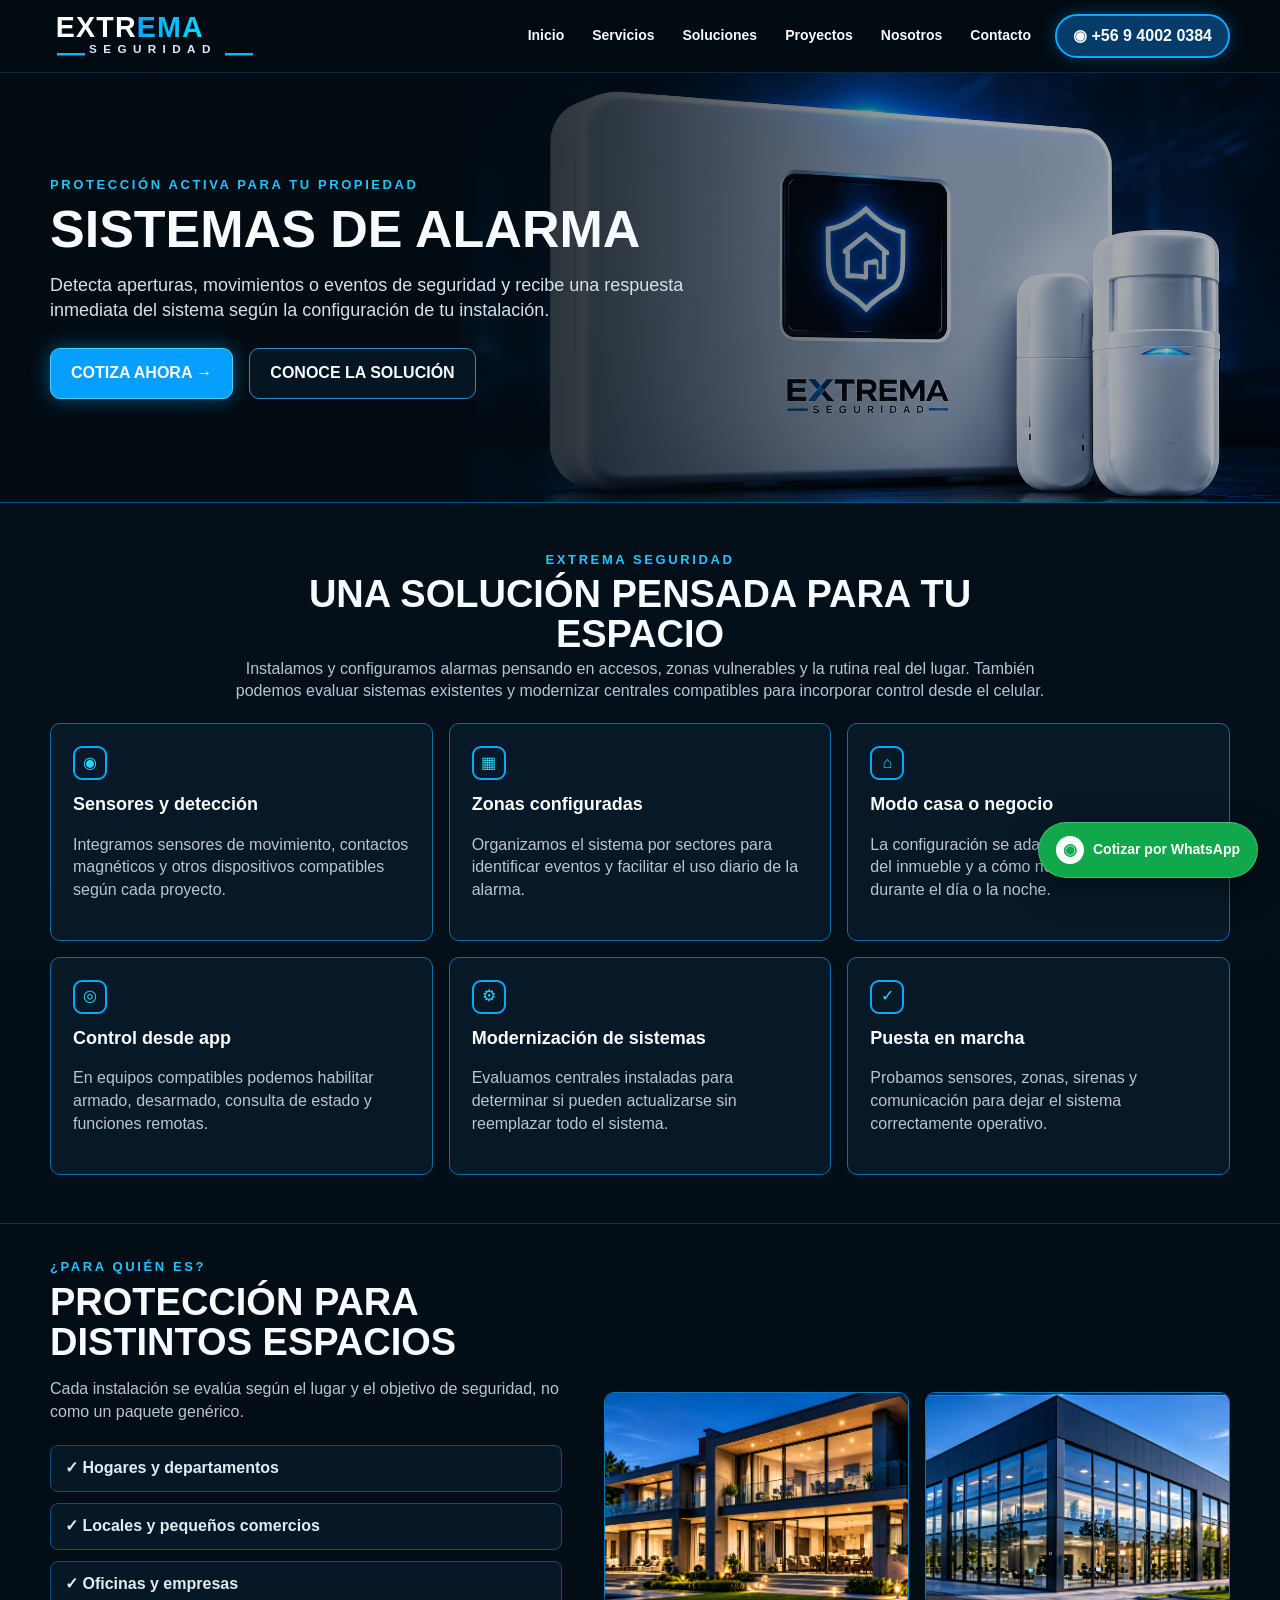
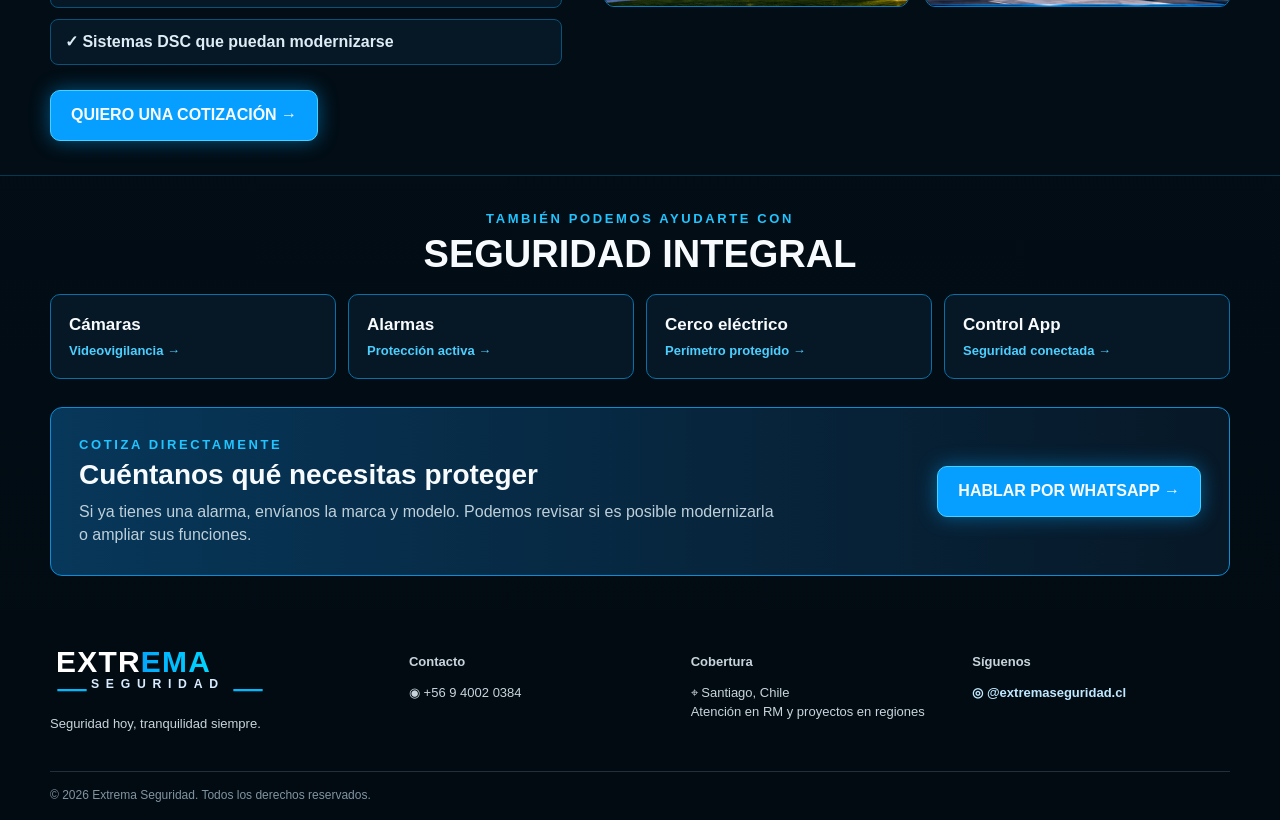
==== alarmas.html @ 06e7c506 "Add files via upload" ====
<!doctype html><html lang="es"><head>
<meta charset="utf-8">
<meta name="viewport" content="width=device-width,initial-scale=1">
<meta name="theme-color" content="#07131d">
<title>Alarmas para Casas y Empresas en Santiago | Extrema Seguridad</title>
<meta name="description" content="Instalación y modernización de alarmas en Santiago y Región Metropolitana. Sensores, zonas, control desde celular y monitoreo 24/7 opcional para hogares y empresas.">
<meta name="robots" content="index,follow,max-image-preview:large">
<link rel="canonical" href="https://extremaseguridad.cl/alarmas.html">
<link rel="icon" href="assets/logo.svg" type="image/svg+xml">
<meta property="og:type" content="website">
<meta property="og:locale" content="es_CL">
<meta property="og:site_name" content="Extrema Seguridad">
<meta property="og:title" content="Alarmas para Hogar y Empresa en Santiago | Extrema Seguridad">
<meta property="og:description" content="Instalación, configuración y modernización de sistemas de alarma para hogares, negocios y empresas en Santiago y RM. Sensores, zonas y control desde celular según compatibilidad.">
<meta property="og:url" content="https://extremaseguridad.cl/alarmas.html">
<meta property="og:image" content="https://extremaseguridad.cl/assets/alarm.jpg">
<meta name="twitter:card" content="summary_large_image">
<link rel="stylesheet" href="style.css">
<script type="application/ld+json">{"@context":"https://schema.org","@type":"LocalBusiness","name":"Extrema Seguridad","url":"https://extremaseguridad.cl","telephone":"+56940020384","image":"https://extremaseguridad.cl/assets/hero.jpg","sameAs":["https://www.instagram.com/extremaseguridad.cl?stkn=cW5xZmZjZDZ6OWo="],"areaServed":[{"@type":"AdministrativeArea","name":"Región Metropolitana de Santiago"},{"@type":"Country","name":"Chile"}],"priceRange":"$$","description":"Instalación, configuración y modernización de sistemas de alarma para hogares, negocios y empresas en Santiago y RM. Sensores, zonas y control desde celular según compatibilidad."}</script>
</head><body><header class="topbar"><div class="container nav"><a href="index.html" aria-label="Ir al inicio"><img class="logo" src="assets/logo.svg" alt="Extrema Seguridad" decoding="async"></a><button class="menu-btn" aria-label="Abrir menú">☰ Menú</button><nav class="navlinks"><a href="index.html">Inicio</a><a href="index.html#servicios">Servicios</a><a href="index.html#soluciones">Soluciones</a><a href="proyectos.html">Proyectos</a><a href="nosotros.html">Nosotros</a><a href="index.html#contacto">Contacto</a></nav><a class="wa" href="https://wa.me/56940020384" target="_blank" rel="noopener noreferrer">◉ +56 9 4002 0384</a></div></header>
<section class="subhero"><img src="assets/alarm.jpg" alt="SISTEMAS DE ALARMA" decoding="async"><div class="container"><div class="eyebrow">Protección activa para tu propiedad</div><h1>SISTEMAS DE ALARMA</h1><p>Detecta aperturas, movimientos o eventos de seguridad y recibe una respuesta inmediata del sistema según la configuración de tu instalación.</p><div class="actions"><a class="btn primary" href="https://wa.me/56940020384" target="_blank" rel="noopener noreferrer">COTIZA AHORA →</a><a class="btn" href="#detalles">CONOCE LA SOLUCIÓN</a></div></div></section>
<main>
<section class="section service-intro" id="detalles"><div class="container narrow"><div class="section-title"><div class="eyebrow">Extrema Seguridad</div><h2>UNA SOLUCIÓN PENSADA PARA TU ESPACIO</h2><p>Instalamos y configuramos alarmas pensando en accesos, zonas vulnerables y la rutina real del lugar. También podemos evaluar sistemas existentes y modernizar centrales compatibles para incorporar control desde el celular.</p></div><div class="feature-grid feature-grid-6"><article class="feature"><span class="ico">◉</span><h3>Sensores y detección</h3><p>Integramos sensores de movimiento, contactos magnéticos y otros dispositivos compatibles según cada proyecto.</p></article><article class="feature"><span class="ico">▦</span><h3>Zonas configuradas</h3><p>Organizamos el sistema por sectores para identificar eventos y facilitar el uso diario de la alarma.</p></article><article class="feature"><span class="ico">⌂</span><h3>Modo casa o negocio</h3><p>La configuración se adapta al funcionamiento del inmueble y a cómo necesitas protegerlo durante el día o la noche.</p></article><article class="feature"><span class="ico">◎</span><h3>Control desde app</h3><p>En equipos compatibles podemos habilitar armado, desarmado, consulta de estado y funciones remotas.</p></article><article class="feature"><span class="ico">⚙</span><h3>Modernización de sistemas</h3><p>Evaluamos centrales instaladas para determinar si pueden actualizarse sin reemplazar todo el sistema.</p></article><article class="feature"><span class="ico">✓</span><h3>Puesta en marcha</h3><p>Probamos sensores, zonas, sirenas y comunicación para dejar el sistema correctamente operativo.</p></article></div></div></section>
<section class="section alt"><div class="container service-split"><div><div class="eyebrow">¿Para quién es?</div><h2>PROTECCIÓN PARA DISTINTOS ESPACIOS</h2><p class="muted-copy">Cada instalación se evalúa según el lugar y el objetivo de seguridad, no como un paquete genérico.</p><ul class="check-list"><li>✓ Hogares y departamentos</li><li>✓ Locales y pequeños comercios</li><li>✓ Oficinas y empresas</li><li>✓ Sistemas DSC que puedan modernizarse</li></ul><a class="btn primary" href="https://wa.me/56940020384" target="_blank" rel="noopener noreferrer">QUIERO UNA COTIZACIÓN →</a></div><div class="visual-strip visual-stack"><img src="assets/home.jpg" alt="Proyecto de seguridad Extrema Seguridad" loading="lazy" decoding="async"><img src="assets/business.jpg" alt="Proyecto de seguridad Extrema Seguridad" loading="lazy" decoding="async"></div></div></section>
<section class="section"><div class="container"><div class="section-title"><div class="eyebrow">También podemos ayudarte con</div><h2>SEGURIDAD INTEGRAL</h2></div><div class="mini-services"><a class="mini-service" href="camaras.html"><strong>Cámaras</strong><span>Videovigilancia →</span></a><a class="mini-service" href="alarmas.html"><strong>Alarmas</strong><span>Protección activa →</span></a><a class="mini-service" href="cerco-electrico.html"><strong>Cerco eléctrico</strong><span>Perímetro protegido →</span></a><a class="mini-service" href="control-app.html"><strong>Control App</strong><span>Seguridad conectada →</span></a></div><div class="cta"><div><div class="eyebrow">Cotiza directamente</div><h3>Cuéntanos qué necesitas proteger</h3><p>Si ya tienes una alarma, envíanos la marca y modelo. Podemos revisar si es posible modernizarla o ampliar sus funciones.</p></div><a class="btn primary" href="https://wa.me/56940020384" target="_blank" rel="noopener noreferrer">HABLAR POR WHATSAPP →</a></div></div></section>
</main><footer class="footer"><div class="container"><div class="foot"><div><img class="footlogo" src="assets/logo.svg" alt="Extrema Seguridad" decoding="async"><p>Seguridad hoy, tranquilidad siempre.</p></div><div><p><strong>Contacto</strong></p><p>◉ <a href="https://wa.me/56940020384" target="_blank" rel="noopener noreferrer">+56 9 4002 0384</a></p></div><div><p><strong>Cobertura</strong></p><p>⌖ Santiago, Chile<br>Atención en RM y proyectos en regiones</p></div><div><p><strong>Síguenos</strong></p><p><a class="social-link" href="https://www.instagram.com/extremaseguridad.cl?stkn=cW5xZmZjZDZ6OWo=" target="_blank" rel="noopener noreferrer">◎ @extremaseguridad.cl</a></p></div></div><div class="copyright"><span>© 2026 Extrema Seguridad. Todos los derechos reservados.</span></div></div></footer><a class="wa-float" href="https://wa.me/56940020384?text=Hola%20Extrema%20Seguridad,%20quiero%20cotizar%20un%20sistema%20de%20seguridad." target="_blank" rel="noopener noreferrer" aria-label="Cotizar por WhatsApp"><span class="wa-float-icon">◉</span><span>Cotizar por WhatsApp</span></a><script src="script.js" defer></script></body></html>
---- style.css ----
:root{--bg:#03101a;--bg2:#061827;--card:#071827;--line:#087fc5;--blue:#09a9ff;--cyan:#28d6ff;--text:#f8fbfd;--muted:#b5c7d4;--max:1180px}*{box-sizing:border-box}html{scroll-behavior:smooth}body{margin:0;font-family:Inter,Segoe UI,Arial,sans-serif;background:linear-gradient(#03111c,#020b12);color:var(--text);line-height:1.42}.container{width:min(var(--max),calc(100% - 44px));margin:auto}a{color:inherit}.topbar{position:sticky;top:0;z-index:100;background:rgba(2,10,17,.94);backdrop-filter:blur(14px);border-bottom:1px solid rgba(35,178,255,.2)}.nav{height:72px;display:flex;align-items:center;gap:24px}.logo{width:210px}.navlinks{display:flex;gap:28px;margin-left:auto}.navlinks a{text-decoration:none;font-weight:700;font-size:14px}.navlinks a:hover,.navlinks a.active{color:var(--cyan)}.wa{padding:9px 16px;border:2px solid var(--blue);border-radius:24px;text-decoration:none;font-weight:800;background:#063c69;box-shadow:0 0 18px #009eff55}.menu-btn{display:none;margin-left:auto;background:none;border:1px solid #1779ab;color:white;padding:9px 12px;border-radius:8px}.hero{min-height:520px;position:relative;overflow:hidden;border-bottom:1px solid #0b4d75;background:radial-gradient(circle at 80% 40%,#0d3555 0,#051520 47%,#020a11 86%)}.hero-bg{position:absolute;right:0;top:0;width:65%;height:100%;object-fit:cover;object-position:center}.hero:after{content:"";position:absolute;inset:0;background:linear-gradient(90deg,#020a11 0%,rgba(2,10,17,.96) 26%,rgba(2,10,17,.56) 51%,rgba(2,10,17,.05) 79%,rgba(2,10,17,.17) 100%)}.hero .container{position:relative;z-index:2}.hero-content{width:52%;padding:64px 0 46px}.eyebrow{color:#22c4ff;letter-spacing:2.6px;text-transform:uppercase;font-size:13px;font-weight:800}.hero h1{font-size:58px;line-height:.93;letter-spacing:-1.6px;margin:14px 0 14px;font-weight:950}.hero h1 span{color:var(--blue)}.hero p{font-size:18px;color:#e2edf2;max-width:560px}.actions{display:flex;gap:16px;flex-wrap:wrap;margin-top:24px}.btn{display:inline-flex;align-items:center;justify-content:center;padding:13px 20px;border-radius:10px;text-decoration:none;font-weight:900;border:1px solid #2d8dc9;background:#061522}.btn.primary{background:#079fff;border-color:#42d3ff;box-shadow:0 0 20px #00a7ff77}.trust{display:grid;grid-template-columns:repeat(3,1fr);gap:15px;margin-top:28px}.trust div{display:flex;align-items:center;gap:10px;font-size:12px;font-weight:800}.ico{width:34px;height:34px;border:2px solid var(--blue);border-radius:9px;display:grid;place-items:center;color:var(--cyan)}.section{padding:34px 0}.section.alt{background:#020d15;border-top:1px solid #073853;border-bottom:1px solid #073853}.section-title{text-align:center;max-width:820px;margin:0 auto 20px}.section-title h2{font-size:38px;line-height:1.03;margin:6px 0 4px}.section-title p{color:var(--muted);margin:0}.services{display:grid;grid-template-columns:repeat(4,1fr);gap:13px}.service-card,.space-card,.project-card{background:linear-gradient(180deg,#081b2a,#03101a);border:1px solid #087fc5;border-radius:9px;overflow:hidden;box-shadow:inset 0 0 40px rgba(0,157,255,.035)}.service-card{text-decoration:none;transition:.2s transform,.2s box-shadow}.service-card:hover{transform:translateY(-4px);box-shadow:0 10px 28px #0008,0 0 22px #008dff26}.service-media{height:190px;background:#061725;overflow:hidden}.service-media img{width:100%;height:100%;object-fit:cover}.service-copy{padding:15px 17px 17px}.service-copy h3{font-size:18px;line-height:1.15;margin:0 0 8px}.service-copy p{color:#c3d0d8;margin:0 0 12px;font-size:14px}.more{color:#15baff;font-weight:900;font-size:13px}.spaces{display:grid;grid-template-columns:repeat(4,1fr);gap:13px}.space-card img{width:100%;height:150px;object-fit:cover;display:block}.space-copy{text-align:center;padding:10px 12px 13px}.space-copy h3{margin:0 0 3px;font-size:15px}.space-copy p{margin:0;color:#c4d2db;font-size:13px}.process{display:grid;grid-template-columns:repeat(4,1fr);gap:18px;margin-top:22px}.step{display:grid;grid-template-columns:46px 1fr;gap:12px;align-items:start}.num{width:42px;height:42px;border:3px solid var(--blue);border-radius:50%;display:grid;place-items:center;font-size:19px;font-weight:900;color:#37ceff}.step h4{margin:0 0 4px;font-size:14px}.step p{margin:0;color:#c0ccd5;font-size:13px}.module{margin-top:28px;border:1px solid #0a8bd6;border-radius:10px;display:grid;grid-template-columns:1.1fr .85fr 1fr;align-items:center;gap:20px;padding:22px;background:linear-gradient(110deg,#0b2033,#071423 63%,#0a2941);box-shadow:inset 0 0 55px #008dd72e}.module img{width:100%;height:145px;object-fit:cover;border-radius:8px}.module h3{font-size:25px;line-height:1.02;margin:0 0 9px}.module h3 span{color:#16baff}.module p{font-size:14px;color:#dce8ee}.module ul{list-style:none;padding:0;margin:0}.module li{padding:7px 0;font-size:14px}.projects-head{display:flex;align-items:end;justify-content:space-between;gap:20px;margin-bottom:14px}.projects{display:grid;grid-template-columns:repeat(5,1fr);gap:10px}.project-card{height:120px;border-color:#164b6e}.project-card img{width:100%;height:100%;object-fit:cover}.benefits{display:grid;grid-template-columns:repeat(4,1fr);border-top:1px solid #075183;border-bottom:1px solid #075183}.benefit{text-align:center;padding:24px 14px;border-right:1px solid #163247}.benefit:last-child{border-right:0}.benefit strong{display:block;margin-top:7px;font-size:13px}.footer{background:#020b12;padding:30px 0 16px}.foot{display:grid;grid-template-columns:1.3fr 1fr 1fr 1fr;gap:24px}.footlogo{width:220px}.footer p,.footer a{color:#c8d4dc;text-decoration:none;font-size:13px}.copyright{margin-top:25px;padding-top:15px;border-top:1px solid #21313c;display:flex;justify-content:space-between;color:#8094a2;font-size:12px}.subhero{min-height:430px;position:relative;display:flex;align-items:center;overflow:hidden;border-bottom:1px solid #075183}.subhero img{position:absolute;right:0;top:0;width:64%;height:100%;object-fit:cover}.subhero:after{content:"";position:absolute;inset:0;background:linear-gradient(90deg,#020b12 0,rgba(2,11,18,.95) 35%,rgba(2,11,18,.38) 73%,rgba(2,11,18,.32))}.subhero .container{position:relative;z-index:2}.subhero h1{font-size:52px;line-height:1;margin:8px 0 12px;max-width:650px}.subhero p{font-size:18px;color:#d4e1e9;max-width:650px}.feature-grid{display:grid;grid-template-columns:repeat(3,1fr);gap:16px}.feature{background:#071827;border:1px solid #0c70a8;border-radius:10px;padding:22px}.feature h3{margin:8px 0 5px}.feature p{color:#b8c7d1}.cta{margin-top:28px;padding:28px;border-radius:12px;border:1px solid #0a8ed8;background:linear-gradient(90deg,#07375a,#071827);display:flex;align-items:center;justify-content:space-between;gap:20px}.cta h3{font-size:28px;margin:0}.visual-strip{display:grid;grid-template-columns:1fr 1fr;gap:16px;margin-top:18px}.visual-strip img{width:100%;height:260px;object-fit:cover;border:1px solid #0b79b7;border-radius:10px}@media(max-width:950px){.navlinks{display:none;position:absolute;left:0;right:0;top:72px;background:#03101a;padding:20px;flex-direction:column}.navlinks.open{display:flex}.menu-btn{display:block}.wa{display:none}.hero-bg,.subhero img{width:100%;opacity:.55}.hero:after,.subhero:after{background:linear-gradient(90deg,rgba(2,10,17,.96),rgba(2,10,17,.55))}.hero-content{width:70%}.services,.spaces{grid-template-columns:repeat(2,1fr)}.process{grid-template-columns:repeat(2,1fr)}.module{grid-template-columns:1fr}.projects{grid-template-columns:repeat(2,1fr)}.foot{grid-template-columns:1fr 1fr}.feature-grid{grid-template-columns:1fr 1fr}}@media(max-width:600px){.container{width:min(100% - 24px,var(--max))}.nav{height:66px}.logo{width:185px}.navlinks{top:66px}.hero{min-height:610px}.hero-content{width:100%;padding:68px 0 40px}.hero h1,.subhero h1{font-size:40px}.hero p,.subhero p{font-size:16px}.trust{grid-template-columns:1fr}.section-title h2{font-size:31px}.services,.spaces,.process,.projects,.foot,.feature-grid,.visual-strip{grid-template-columns:1fr}.service-media{height:220px}.space-card img{height:185px}.benefits{grid-template-columns:1fr 1fr}.benefit:nth-child(2){border-right:0}.benefit:nth-child(-n+2){border-bottom:1px solid #163247}.copyright{flex-direction:column;gap:6px}.cta{flex-direction:column;align-items:flex-start}}

/* V7 - páginas de servicio, SEO visual y contacto */
.social-link{color:#bfe8ff!important;font-weight:800}.social-link:hover{color:var(--cyan)!important}
.wa-float{position:fixed;right:22px;bottom:22px;z-index:120;display:flex;align-items:center;gap:9px;padding:13px 17px;border-radius:999px;background:#10a84a;color:#fff;text-decoration:none;font-weight:900;font-size:14px;box-shadow:0 10px 32px rgba(0,0,0,.42);border:1px solid rgba(255,255,255,.22);transition:transform .18s ease,box-shadow .18s ease}.wa-float:hover{transform:translateY(-3px);box-shadow:0 14px 38px rgba(0,0,0,.5)}.wa-float-icon{width:28px;height:28px;display:grid;place-items:center;border-radius:50%;background:#fff;color:#10a84a;font-size:16px}.narrow{max-width:1180px}.service-intro{padding-top:48px;padding-bottom:48px}.feature-grid-6{grid-template-columns:repeat(3,1fr)}.feature{transition:transform .2s ease,border-color .2s ease}.feature:hover{transform:translateY(-3px);border-color:#20bfff}.feature .ico{margin-bottom:12px}.feature h3{font-size:18px}.service-split{display:grid;grid-template-columns:.9fr 1.1fr;gap:42px;align-items:center}.service-split h2{font-size:38px;line-height:1.04;margin:7px 0 12px}.muted-copy{color:var(--muted);max-width:620px}.check-list{list-style:none;margin:22px 0 25px;padding:0;display:grid;gap:11px}.check-list li{padding:11px 14px;border:1px solid #0b527a;background:#061725;border-radius:8px;font-weight:750;color:#deedf5}.visual-stack{margin-top:0}.visual-stack img{height:215px}.mini-services{display:grid;grid-template-columns:repeat(4,1fr);gap:12px;margin-top:10px}.mini-service{display:flex;flex-direction:column;gap:5px;padding:18px;border:1px solid #0a6fa7;border-radius:10px;background:#061725;text-decoration:none;transition:.2s}.mini-service:hover{transform:translateY(-3px);border-color:#24c9ff}.mini-service strong{font-size:17px}.mini-service span{font-size:13px;color:#4ccfff;font-weight:800}.cta p{margin:7px 0 0;color:#bfd0da;max-width:700px}
@media(max-width:950px){.feature-grid-6{grid-template-columns:repeat(2,1fr)}.service-split{grid-template-columns:1fr}.mini-services{grid-template-columns:repeat(2,1fr)}}
@media(max-width:600px){.wa-float{right:12px;bottom:12px;padding:12px}.wa-float span:last-child{display:none}.wa-float-icon{width:31px;height:31px}.feature-grid-6,.mini-services{grid-template-columns:1fr}.service-split h2{font-size:31px}.subhero{min-height:500px}.subhero .actions .btn{width:100%}.visual-stack img{height:200px}}

/* V8 - Nosotros y proyectos reales */
.project-showcase{display:grid;grid-template-columns:repeat(2,1fr);gap:16px}.project-tile{display:grid;grid-template-columns:46% 1fr;min-height:190px;background:#061725;border:1px solid #0a6597;border-radius:12px;overflow:hidden;text-decoration:none;transition:.2s}.project-tile:hover{transform:translateY(-3px);border-color:#24c9ff}.project-tile img{width:100%;height:100%;object-fit:cover}.project-tile>div{padding:22px;align-self:center}.project-tile span{font-size:11px;color:#23c5ff;font-weight:900;letter-spacing:1.4px}.project-tile h3{margin:5px 0;font-size:21px}.project-tile p{margin:0;color:#afc2cf;font-size:14px}.about-teaser{display:flex;align-items:center;justify-content:space-between;gap:35px;padding:16px 0}.about-teaser h2{font-size:34px;margin:5px 0}.about-teaser p{max-width:760px;color:#b9cad5}.principles{display:grid;grid-template-columns:1fr 1fr;gap:12px}.principle{padding:20px;border:1px solid #0b648f;border-radius:10px;background:#061725}.principle b{color:#22c4ff;font-size:12px}.principle h3{margin:5px 0}.principle p{margin:0;color:#afc1cc;font-size:14px}.monitor-box{display:flex;align-items:center;justify-content:space-between;gap:35px;padding-top:20px;padding-bottom:20px}.monitor-box h2{font-size:36px;margin:5px 0}.monitor-box p{color:#b9cad5;max-width:800px}.brand-statement{text-align:center;border:1px solid #0a75ac;border-radius:12px;padding:25px;font-size:22px;font-weight:950;letter-spacing:.6px;background:#061725}.brand-statement span{color:#22c4ff}.project-hero{padding:85px 0 65px;background:radial-gradient(circle at 80% 30%,#0b3d61,#03111c 55%,#020b12)}.project-hero h1{font-size:54px;line-height:.95;margin:10px 0}.project-hero h1 span{color:#09a9ff}.project-hero p{max-width:720px;color:#c5d4dd;font-size:17px}.project-detail{scroll-margin-top:90px;padding:35px 0 48px;border-bottom:1px solid #15415c}.project-detail:last-child{border-bottom:0}.project-copy{max-width:780px;margin-bottom:18px}.project-copy h2{font-size:31px;margin:5px 0 8px}.project-copy p{color:#b8c8d2}.project-gallery{display:grid;grid-template-columns:2fr 1fr 1fr;grid-template-rows:190px 190px;gap:10px}.gallery-item{padding:0;border:1px solid #145e88;background:#03101a;border-radius:9px;overflow:hidden;cursor:zoom-in}.gallery-item:first-child{grid-row:1/3}.gallery-item img{width:100%;height:100%;object-fit:cover;display:block;transition:transform .25s}.gallery-item:hover img{transform:scale(1.025)}.gallery-item:nth-child(6){display:none}.lightbox{display:none;position:fixed;inset:0;z-index:300;background:rgba(0,5,9,.94);align-items:center;justify-content:center;padding:55px}.lightbox.open{display:flex}.lightbox img{max-width:90vw;max-height:86vh;object-fit:contain}.lightbox button{position:absolute;background:rgba(4,25,39,.8);color:white;border:1px solid #1c81b8;border-radius:50%;width:48px;height:48px;font-size:32px;cursor:pointer}.lightbox-close{right:24px;top:20px}.lightbox-prev{left:24px}.lightbox-next{right:24px}
@media(max-width:950px){.project-showcase{grid-template-columns:1fr}.monitor-box{align-items:flex-start;flex-direction:column}.project-gallery{grid-template-columns:1fr 1fr;grid-template-rows:250px 180px 180px}.gallery-item:first-child{grid-column:1/3;grid-row:auto}.gallery-item:nth-child(6){display:block}.about-teaser{align-items:flex-start;flex-direction:column}}
@media(max-width:600px){.project-tile{grid-template-columns:1fr}.project-tile img{height:210px}.about-teaser h2{font-size:29px}.principles{grid-template-columns:1fr}.project-hero{padding:65px 0 48px}.project-hero h1{font-size:40px}.project-gallery{grid-template-columns:1fr 1fr;grid-template-rows:230px 145px 145px}.project-copy h2{font-size:27px}.lightbox{padding:15px}.lightbox-prev{left:8px}.lightbox-next{right:8px}.lightbox button{width:40px;height:40px}}
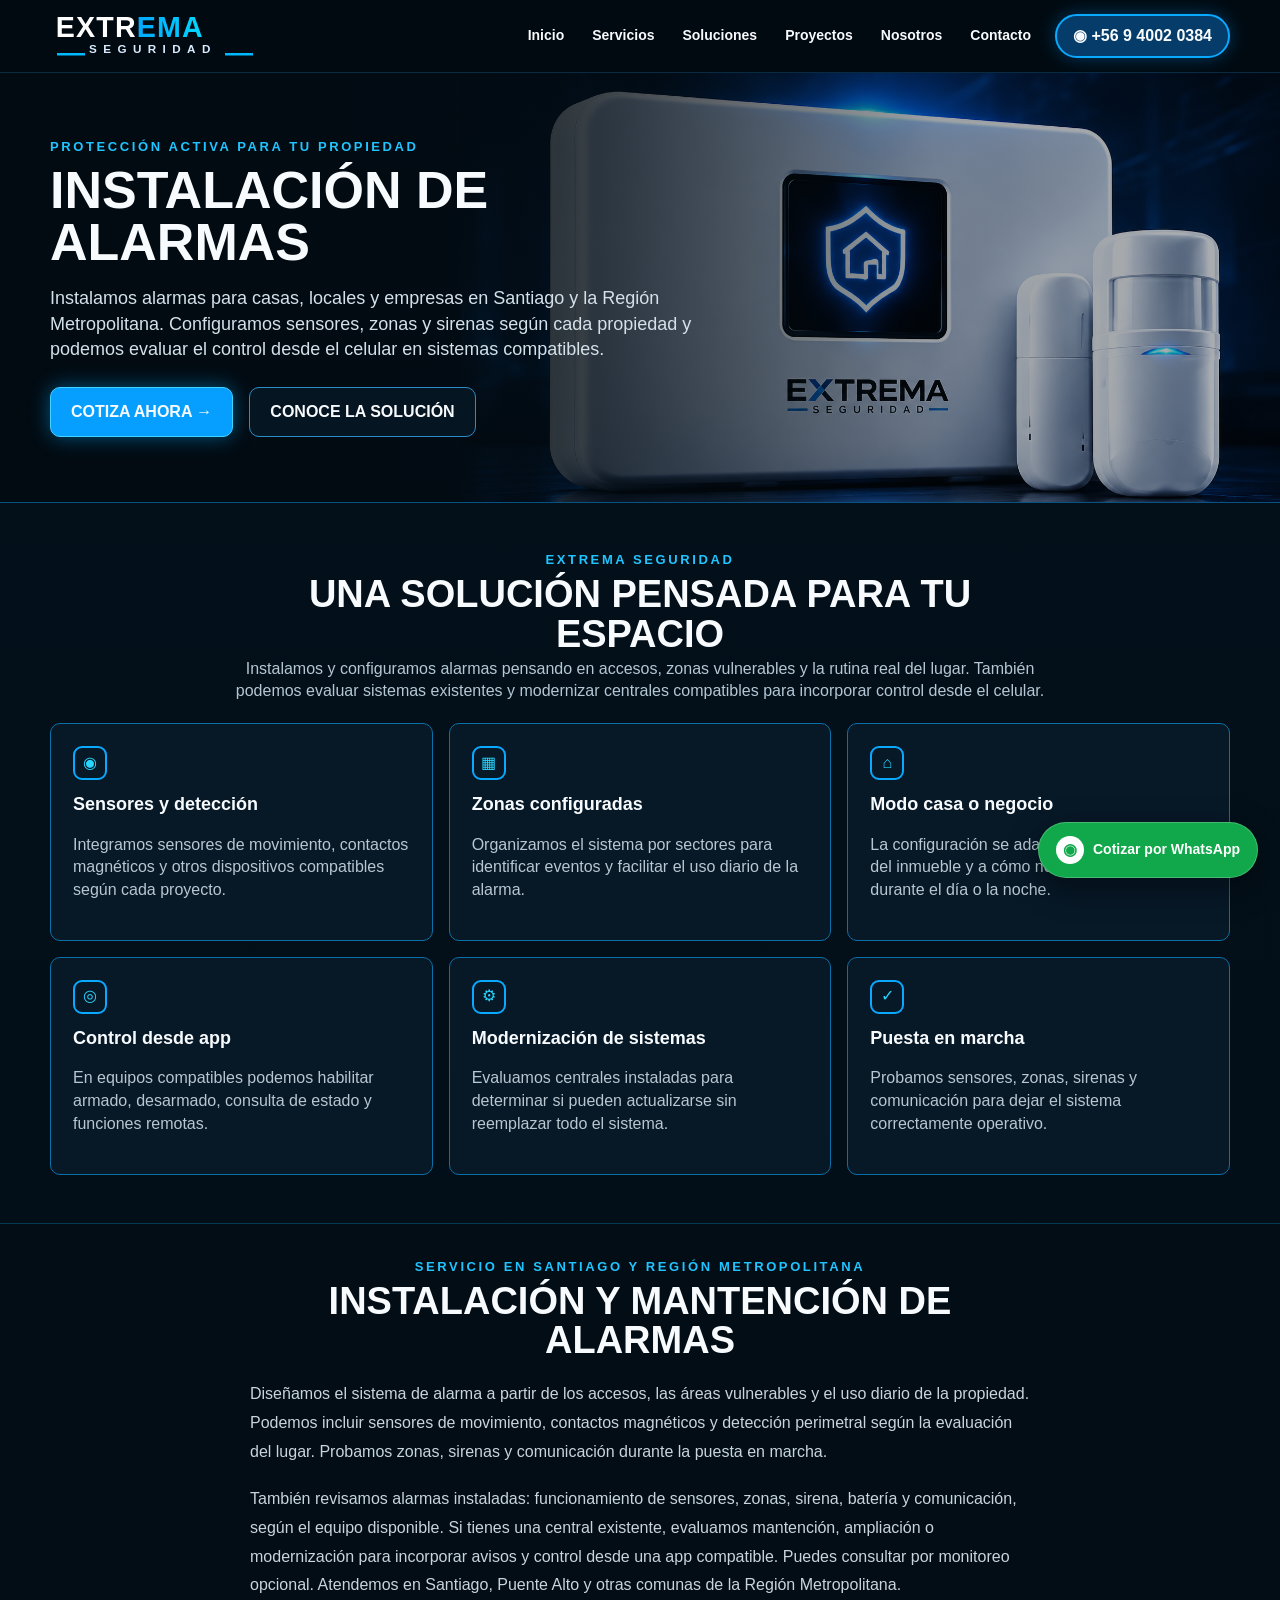
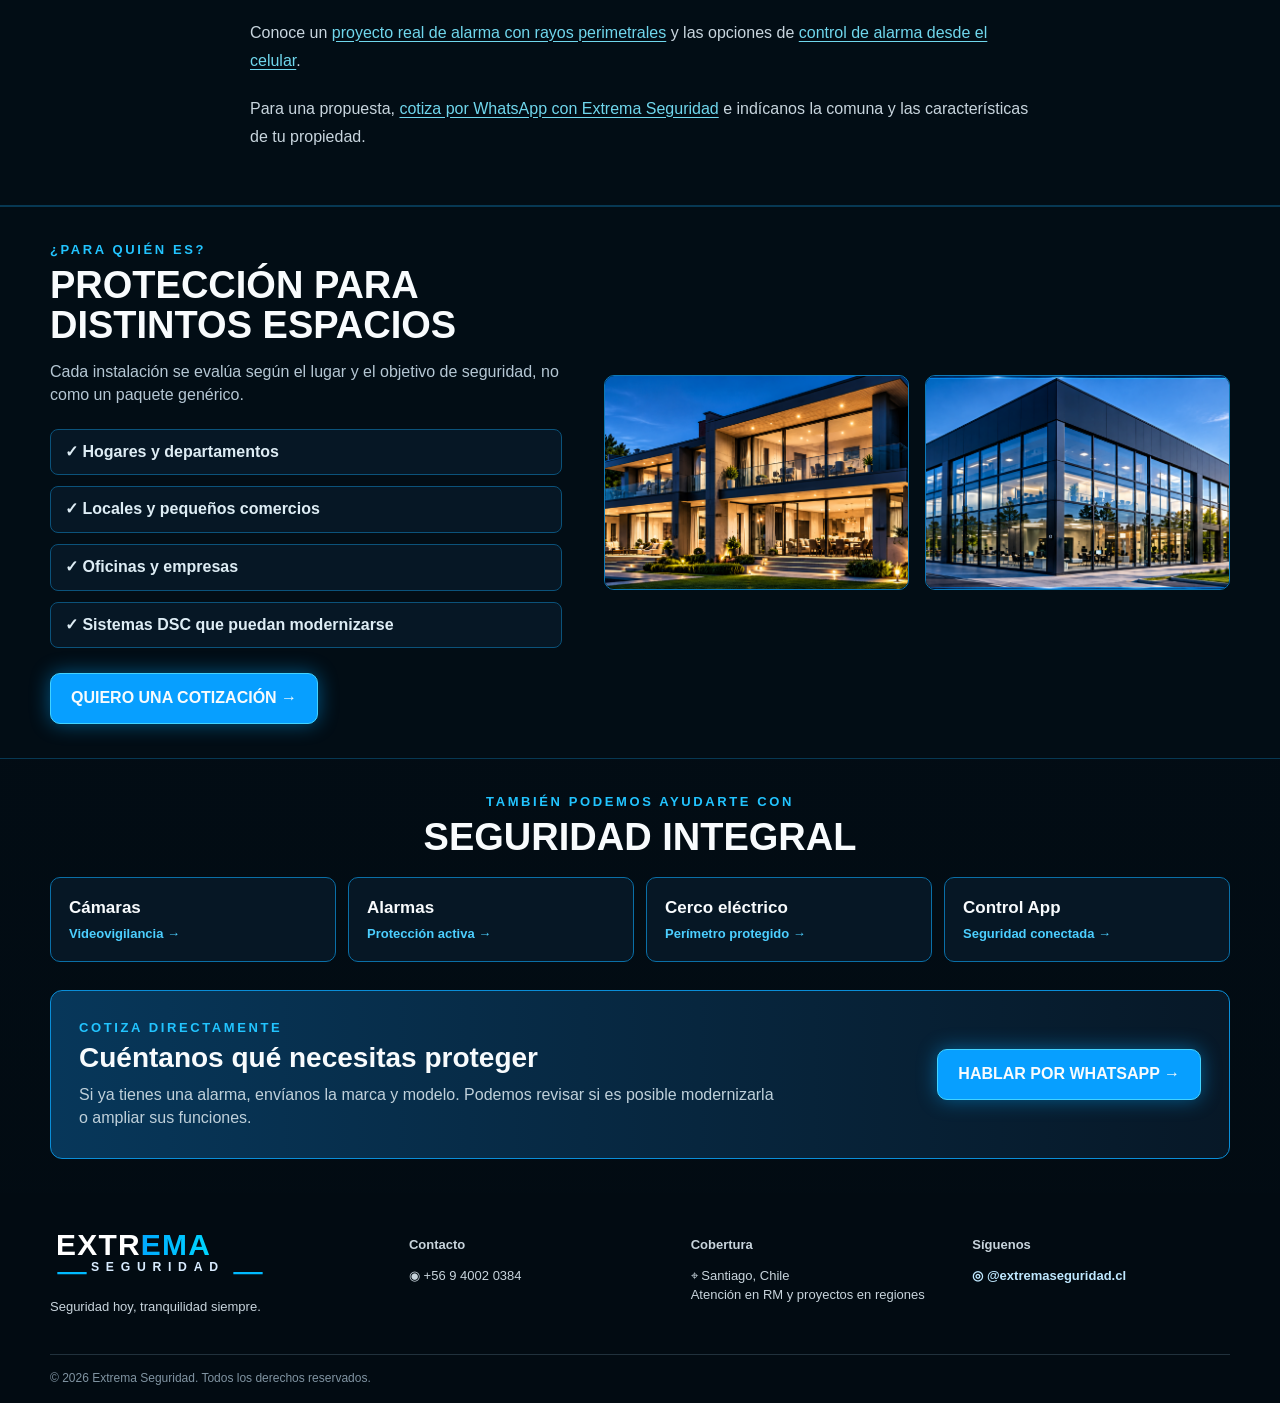
==== commit 6cf02e7f: "Mejoras SEO de servicios y mantención" ====
--- a/alarmas.html
+++ b/alarmas.html
@@ -2,11 +2,14 @@
 <meta charset="utf-8">
 <meta name="viewport" content="width=device-width,initial-scale=1">
 <meta name="theme-color" content="#07131d">
-<title>Alarmas para Casas y Empresas en Santiago | Extrema Seguridad</title>
+<title>Instalación de Alarmas en Santiago para Casas y Empresas | Extrema Seguridad</title>
+<link rel="icon" href="/favicon.ico" sizes="any">
+<link rel="icon" type="image/png" href="/favicon-48x48.png" sizes="48x48">
+<link rel="apple-touch-icon" href="/apple-touch-icon.png">
+<link rel="manifest" href="/site.webmanifest">
 <meta name="description" content="Instalación y modernización de alarmas en Santiago y Región Metropolitana. Sensores, zonas, control desde celular y monitoreo 24/7 opcional para hogares y empresas.">
 <meta name="robots" content="index,follow,max-image-preview:large">
 <link rel="canonical" href="https://extremaseguridad.cl/alarmas.html">
-<link rel="icon" href="assets/logo.svg" type="image/svg+xml">
 <meta property="og:type" content="website">
 <meta property="og:locale" content="es_CL">
 <meta property="og:site_name" content="Extrema Seguridad">
@@ -16,11 +19,12 @@
 <meta property="og:image" content="https://extremaseguridad.cl/assets/alarm.jpg">
 <meta name="twitter:card" content="summary_large_image">
 <link rel="stylesheet" href="style.css">
-<script type="application/ld+json">{"@context":"https://schema.org","@type":"LocalBusiness","name":"Extrema Seguridad","url":"https://extremaseguridad.cl","telephone":"+56940020384","image":"https://extremaseguridad.cl/assets/hero.jpg","sameAs":["https://www.instagram.com/extremaseguridad.cl?stkn=cW5xZmZjZDZ6OWo="],"areaServed":[{"@type":"AdministrativeArea","name":"Región Metropolitana de Santiago"},{"@type":"Country","name":"Chile"}],"priceRange":"$$","description":"Instalación, configuración y modernización de sistemas de alarma para hogares, negocios y empresas en Santiago y RM. Sensores, zonas y control desde celular según compatibilidad."}</script>
+<script type="application/ld+json">{"@context":"https://schema.org","@graph":[{"@context":"https://schema.org","@type":"LocalBusiness","name":"Extrema Seguridad","url":"https://extremaseguridad.cl","telephone":"+56940020384","image":"https://extremaseguridad.cl/assets/hero.jpg","sameAs":["https://www.instagram.com/extremaseguridad.cl?stkn=cW5xZmZjZDZ6OWo="],"areaServed":[{"@type":"AdministrativeArea","name":"Región Metropolitana de Santiago"},{"@type":"Country","name":"Chile"}],"priceRange":"$$","description":"Instalación, configuración y modernización de sistemas de alarma para hogares, negocios y empresas en Santiago y RM. Sensores, zonas y control desde celular según compatibilidad.","@id":"https://extremaseguridad.cl/#empresa"},{"@type":"Service","@id":"https://extremaseguridad.cl/alarmas.html#servicio","name":"Instalación, mantención y modernización de sistemas de alarma","serviceType":"Instalación, mantención y modernización de sistemas de alarma","url":"https://extremaseguridad.cl/alarmas.html","provider":{"@id":"https://extremaseguridad.cl/#empresa"},"areaServed":{"@type":"AdministrativeArea","name":"Región Metropolitana de Santiago"}}]}</script>
 </head><body><header class="topbar"><div class="container nav"><a href="index.html" aria-label="Ir al inicio"><img class="logo" src="assets/logo.svg" alt="Extrema Seguridad" decoding="async"></a><button class="menu-btn" aria-label="Abrir menú">☰ Menú</button><nav class="navlinks"><a href="index.html">Inicio</a><a href="index.html#servicios">Servicios</a><a href="index.html#soluciones">Soluciones</a><a href="proyectos.html">Proyectos</a><a href="nosotros.html">Nosotros</a><a href="index.html#contacto">Contacto</a></nav><a class="wa" href="https://wa.me/56940020384" target="_blank" rel="noopener noreferrer">◉ +56 9 4002 0384</a></div></header>
-<section class="subhero"><img src="assets/alarm.jpg" alt="SISTEMAS DE ALARMA" decoding="async"><div class="container"><div class="eyebrow">Protección activa para tu propiedad</div><h1>SISTEMAS DE ALARMA</h1><p>Detecta aperturas, movimientos o eventos de seguridad y recibe una respuesta inmediata del sistema según la configuración de tu instalación.</p><div class="actions"><a class="btn primary" href="https://wa.me/56940020384" target="_blank" rel="noopener noreferrer">COTIZA AHORA →</a><a class="btn" href="#detalles">CONOCE LA SOLUCIÓN</a></div></div></section>
+<section class="subhero"><img src="assets/alarm.jpg" alt="SISTEMAS DE ALARMA" decoding="async"><div class="container"><div class="eyebrow">Protección activa para tu propiedad</div><h1>INSTALACIÓN DE ALARMAS</h1><p>Instalamos alarmas para casas, locales y empresas en Santiago y la Región Metropolitana. Configuramos sensores, zonas y sirenas según cada propiedad y podemos evaluar el control desde el celular en sistemas compatibles.</p><div class="actions"><a class="btn primary" href="https://wa.me/56940020384" target="_blank" rel="noopener noreferrer">COTIZA AHORA →</a><a class="btn" href="#detalles">CONOCE LA SOLUCIÓN</a></div></div></section>
 <main>
 <section class="section service-intro" id="detalles"><div class="container narrow"><div class="section-title"><div class="eyebrow">Extrema Seguridad</div><h2>UNA SOLUCIÓN PENSADA PARA TU ESPACIO</h2><p>Instalamos y configuramos alarmas pensando en accesos, zonas vulnerables y la rutina real del lugar. También podemos evaluar sistemas existentes y modernizar centrales compatibles para incorporar control desde el celular.</p></div><div class="feature-grid feature-grid-6"><article class="feature"><span class="ico">◉</span><h3>Sensores y detección</h3><p>Integramos sensores de movimiento, contactos magnéticos y otros dispositivos compatibles según cada proyecto.</p></article><article class="feature"><span class="ico">▦</span><h3>Zonas configuradas</h3><p>Organizamos el sistema por sectores para identificar eventos y facilitar el uso diario de la alarma.</p></article><article class="feature"><span class="ico">⌂</span><h3>Modo casa o negocio</h3><p>La configuración se adapta al funcionamiento del inmueble y a cómo necesitas protegerlo durante el día o la noche.</p></article><article class="feature"><span class="ico">◎</span><h3>Control desde app</h3><p>En equipos compatibles podemos habilitar armado, desarmado, consulta de estado y funciones remotas.</p></article><article class="feature"><span class="ico">⚙</span><h3>Modernización de sistemas</h3><p>Evaluamos centrales instaladas para determinar si pueden actualizarse sin reemplazar todo el sistema.</p></article><article class="feature"><span class="ico">✓</span><h3>Puesta en marcha</h3><p>Probamos sensores, zonas, sirenas y comunicación para dejar el sistema correctamente operativo.</p></article></div></div></section>
+<section class="section alt seo-detail"><div class="container narrow"><div class="section-title"><div class="eyebrow">Servicio en Santiago y Región Metropolitana</div><h2>INSTALACIÓN Y MANTENCIÓN DE ALARMAS</h2></div><div class="seo-copy"><p>Diseñamos el sistema de alarma a partir de los accesos, las áreas vulnerables y el uso diario de la propiedad. Podemos incluir sensores de movimiento, contactos magnéticos y detección perimetral según la evaluación del lugar. Probamos zonas, sirenas y comunicación durante la puesta en marcha.</p><p>También revisamos alarmas instaladas: funcionamiento de sensores, zonas, sirena, batería y comunicación, según el equipo disponible. Si tienes una central existente, evaluamos mantención, ampliación o modernización para incorporar avisos y control desde una app compatible. Puedes consultar por monitoreo opcional. Atendemos en Santiago, Puente Alto y otras comunas de la Región Metropolitana.</p><p>Conoce un <a href="proyectos.html#alarma-rayos">proyecto real de alarma con rayos perimetrales</a> y las opciones de <a href="control-app.html">control de alarma desde el celular</a>.</p><p>Para una propuesta, <a href="https://wa.me/56940020384">cotiza por WhatsApp con Extrema Seguridad</a> e indícanos la comuna y las características de tu propiedad.</p></div></div></section>
 <section class="section alt"><div class="container service-split"><div><div class="eyebrow">¿Para quién es?</div><h2>PROTECCIÓN PARA DISTINTOS ESPACIOS</h2><p class="muted-copy">Cada instalación se evalúa según el lugar y el objetivo de seguridad, no como un paquete genérico.</p><ul class="check-list"><li>✓ Hogares y departamentos</li><li>✓ Locales y pequeños comercios</li><li>✓ Oficinas y empresas</li><li>✓ Sistemas DSC que puedan modernizarse</li></ul><a class="btn primary" href="https://wa.me/56940020384" target="_blank" rel="noopener noreferrer">QUIERO UNA COTIZACIÓN →</a></div><div class="visual-strip visual-stack"><img src="assets/home.jpg" alt="Proyecto de seguridad Extrema Seguridad" loading="lazy" decoding="async"><img src="assets/business.jpg" alt="Proyecto de seguridad Extrema Seguridad" loading="lazy" decoding="async"></div></div></section>
 <section class="section"><div class="container"><div class="section-title"><div class="eyebrow">También podemos ayudarte con</div><h2>SEGURIDAD INTEGRAL</h2></div><div class="mini-services"><a class="mini-service" href="camaras.html"><strong>Cámaras</strong><span>Videovigilancia →</span></a><a class="mini-service" href="alarmas.html"><strong>Alarmas</strong><span>Protección activa →</span></a><a class="mini-service" href="cerco-electrico.html"><strong>Cerco eléctrico</strong><span>Perímetro protegido →</span></a><a class="mini-service" href="control-app.html"><strong>Control App</strong><span>Seguridad conectada →</span></a></div><div class="cta"><div><div class="eyebrow">Cotiza directamente</div><h3>Cuéntanos qué necesitas proteger</h3><p>Si ya tienes una alarma, envíanos la marca y modelo. Podemos revisar si es posible modernizarla o ampliar sus funciones.</p></div><a class="btn primary" href="https://wa.me/56940020384" target="_blank" rel="noopener noreferrer">HABLAR POR WHATSAPP →</a></div></div></section>
-</main><footer class="footer"><div class="container"><div class="foot"><div><img class="footlogo" src="assets/logo.svg" alt="Extrema Seguridad" decoding="async"><p>Seguridad hoy, tranquilidad siempre.</p></div><div><p><strong>Contacto</strong></p><p>◉ <a href="https://wa.me/56940020384" target="_blank" rel="noopener noreferrer">+56 9 4002 0384</a></p></div><div><p><strong>Cobertura</strong></p><p>⌖ Santiago, Chile<br>Atención en RM y proyectos en regiones</p></div><div><p><strong>Síguenos</strong></p><p><a class="social-link" href="https://www.instagram.com/extremaseguridad.cl?stkn=cW5xZmZjZDZ6OWo=" target="_blank" rel="noopener noreferrer">◎ @extremaseguridad.cl</a></p></div></div><div class="copyright"><span>© 2026 Extrema Seguridad. Todos los derechos reservados.</span></div></div></footer><a class="wa-float" href="https://wa.me/56940020384?text=Hola%20Extrema%20Seguridad,%20quiero%20cotizar%20un%20sistema%20de%20seguridad." target="_blank" rel="noopener noreferrer" aria-label="Cotizar por WhatsApp"><span class="wa-float-icon">◉</span><span>Cotizar por WhatsApp</span></a><script src="script.js" defer></script></body></html>+</main><footer class="footer"><div class="container"><div class="foot"><div><img class="footlogo" src="assets/logo.svg" alt="Extrema Seguridad" decoding="async"><p>Seguridad hoy, tranquilidad siempre.</p></div><div><p><strong>Contacto</strong></p><p>◉ <a href="https://wa.me/56940020384" target="_blank" rel="noopener noreferrer">+56 9 4002 0384</a></p></div><div><p><strong>Cobertura</strong></p><p>⌖ Santiago, Chile<br>Atención en RM y proyectos en regiones</p></div><div><p><strong>Síguenos</strong></p><p><a class="social-link" href="https://www.instagram.com/extremaseguridad.cl?stkn=cW5xZmZjZDZ6OWo=" target="_blank" rel="noopener noreferrer">◎ @extremaseguridad.cl</a></p></div></div><div class="copyright"><span>© 2026 Extrema Seguridad. Todos los derechos reservados.</span></div></div></footer><a class="wa-float" href="https://wa.me/56940020384?text=Hola%20Extrema%20Seguridad,%20quiero%20cotizar%20un%20sistema%20de%20seguridad." target="_blank" rel="noopener noreferrer" aria-label="Cotizar por WhatsApp"><span class="wa-float-icon">◉</span><span>Cotizar por WhatsApp</span></a><script src="script.js" defer></script></body></html>
--- a/style.css
+++ b/style.css
@@ -10,3 +10,6 @@
 .project-showcase{display:grid;grid-template-columns:repeat(2,1fr);gap:16px}.project-tile{display:grid;grid-template-columns:46% 1fr;min-height:190px;background:#061725;border:1px solid #0a6597;border-radius:12px;overflow:hidden;text-decoration:none;transition:.2s}.project-tile:hover{transform:translateY(-3px);border-color:#24c9ff}.project-tile img{width:100%;height:100%;object-fit:cover}.project-tile>div{padding:22px;align-self:center}.project-tile span{font-size:11px;color:#23c5ff;font-weight:900;letter-spacing:1.4px}.project-tile h3{margin:5px 0;font-size:21px}.project-tile p{margin:0;color:#afc2cf;font-size:14px}.about-teaser{display:flex;align-items:center;justify-content:space-between;gap:35px;padding:16px 0}.about-teaser h2{font-size:34px;margin:5px 0}.about-teaser p{max-width:760px;color:#b9cad5}.principles{display:grid;grid-template-columns:1fr 1fr;gap:12px}.principle{padding:20px;border:1px solid #0b648f;border-radius:10px;background:#061725}.principle b{color:#22c4ff;font-size:12px}.principle h3{margin:5px 0}.principle p{margin:0;color:#afc1cc;font-size:14px}.monitor-box{display:flex;align-items:center;justify-content:space-between;gap:35px;padding-top:20px;padding-bottom:20px}.monitor-box h2{font-size:36px;margin:5px 0}.monitor-box p{color:#b9cad5;max-width:800px}.brand-statement{text-align:center;border:1px solid #0a75ac;border-radius:12px;padding:25px;font-size:22px;font-weight:950;letter-spacing:.6px;background:#061725}.brand-statement span{color:#22c4ff}.project-hero{padding:85px 0 65px;background:radial-gradient(circle at 80% 30%,#0b3d61,#03111c 55%,#020b12)}.project-hero h1{font-size:54px;line-height:.95;margin:10px 0}.project-hero h1 span{color:#09a9ff}.project-hero p{max-width:720px;color:#c5d4dd;font-size:17px}.project-detail{scroll-margin-top:90px;padding:35px 0 48px;border-bottom:1px solid #15415c}.project-detail:last-child{border-bottom:0}.project-copy{max-width:780px;margin-bottom:18px}.project-copy h2{font-size:31px;margin:5px 0 8px}.project-copy p{color:#b8c8d2}.project-gallery{display:grid;grid-template-columns:2fr 1fr 1fr;grid-template-rows:190px 190px;gap:10px}.gallery-item{padding:0;border:1px solid #145e88;background:#03101a;border-radius:9px;overflow:hidden;cursor:zoom-in}.gallery-item:first-child{grid-row:1/3}.gallery-item img{width:100%;height:100%;object-fit:cover;display:block;transition:transform .25s}.gallery-item:hover img{transform:scale(1.025)}.gallery-item:nth-child(6){display:none}.lightbox{display:none;position:fixed;inset:0;z-index:300;background:rgba(0,5,9,.94);align-items:center;justify-content:center;padding:55px}.lightbox.open{display:flex}.lightbox img{max-width:90vw;max-height:86vh;object-fit:contain}.lightbox button{position:absolute;background:rgba(4,25,39,.8);color:white;border:1px solid #1c81b8;border-radius:50%;width:48px;height:48px;font-size:32px;cursor:pointer}.lightbox-close{right:24px;top:20px}.lightbox-prev{left:24px}.lightbox-next{right:24px}
 @media(max-width:950px){.project-showcase{grid-template-columns:1fr}.monitor-box{align-items:flex-start;flex-direction:column}.project-gallery{grid-template-columns:1fr 1fr;grid-template-rows:250px 180px 180px}.gallery-item:first-child{grid-column:1/3;grid-row:auto}.gallery-item:nth-child(6){display:block}.about-teaser{align-items:flex-start;flex-direction:column}}
 @media(max-width:600px){.project-tile{grid-template-columns:1fr}.project-tile img{height:210px}.about-teaser h2{font-size:29px}.principles{grid-template-columns:1fr}.project-hero{padding:65px 0 48px}.project-hero h1{font-size:40px}.project-gallery{grid-template-columns:1fr 1fr;grid-template-rows:230px 145px 145px}.project-copy h2{font-size:27px}.lightbox{padding:15px}.lightbox-prev{left:8px}.lightbox-next{right:8px}.lightbox button{width:40px;height:40px}}
+
+/* Texto de servicio */
+.seo-copy{max-width:780px;margin:0 auto;color:#c8d5de;line-height:1.8}.seo-copy p{margin:0 0 1.15rem}.seo-copy a,.project-copy p a{color:#70d7ed;text-decoration:underline;text-underline-offset:3px}
